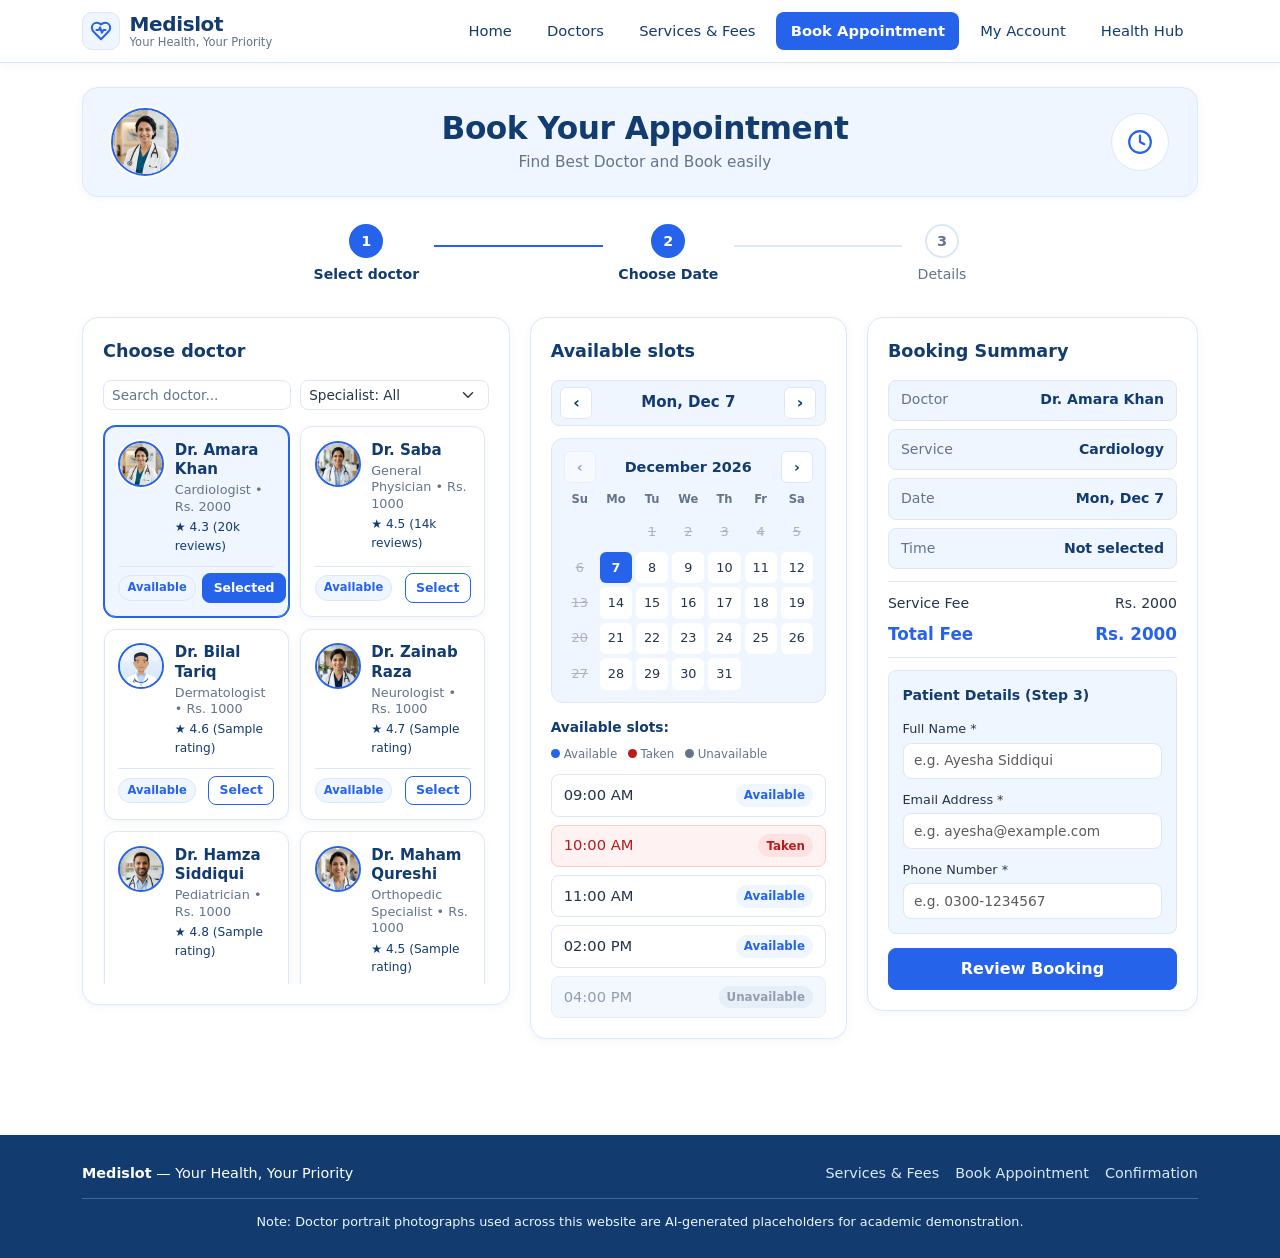
==== pages/book-appointment.html @ 436595fa "Add Member 3 pages and project assets" ====
<!DOCTYPE html>
<html lang="en">
<head>
  <meta charset="UTF-8">
  <meta name="viewport" content="width=device-width, initial-scale=1.0">
  <title>Medislot — Book Appointment</title>
  <link href="https://cdn.jsdelivr.net/npm/bootstrap@5.3.3/dist/css/bootstrap.min.css" rel="stylesheet" crossorigin="anonymous">
  <link rel="stylesheet" href="../css/shared.css">
  <link rel="stylesheet" href="../css/book-appointment.css">
</head>
<body>
  <a class="skip-link" href="#mainContent">Skip to main content</a>

  <header>
    <nav class="navbar navbar-expand-lg ms-navbar" aria-label="Primary Navigation">
      <div class="container">
        <a class="ms-brand" href="services-fees.html">
          <span class="ms-brand-icon" aria-hidden="true">
            <svg width="22" height="22" viewBox="0 0 24 24" fill="none" stroke="currentColor" stroke-width="2.2" stroke-linecap="round" stroke-linejoin="round">
              <path d="M19 14c1.49-1.46 3-3.21 3-5.5A5.5 5.5 0 0 0 16.5 3c-1.76 0-3 .5-4.5 2-1.5-1.5-2.74-2-4.5-2A5.5 5.5 0 0 0 2 8.5c0 2.3 1.5 4.05 3 5.5l7 7Z"/>
              <path d="M7 11h2.5l1.5-3 2 6 1.5-3H17"/>
            </svg>
          </span>
          <span class="ms-brand-text">
            <span class="ms-brand-name">Medislot</span>
            <span class="ms-brand-tagline">Your Health, Your Priority</span>
          </span>
        </a>

        <button class="navbar-toggler" type="button" data-bs-toggle="collapse" data-bs-target="#mainNav" aria-controls="mainNav" aria-expanded="false" aria-label="Toggle navigation">
          <span class="navbar-toggler-icon"></span>
        </button>

        <div class="collapse navbar-collapse justify-content-end" id="mainNav">
          <ul class="ms-nav-links navbar-nav ms-auto mt-3 mt-lg-0">
            <li class="nav-item"><a class="ms-nav-link" href="../index.html" data-member-module="Home">Home</a></li>
            <li class="nav-item"><a class="ms-nav-link" href="doctors.html" data-member-module="Doctors">Doctors</a></li>
            <li class="nav-item"><a class="ms-nav-link" href="services-fees.html">Services &amp; Fees</a></li>
            <li class="nav-item"><a class="ms-nav-link active" href="book-appointment.html" aria-current="page">Book Appointment</a></li>
            <li class="nav-item"><a class="ms-nav-link" href="confirmation.html">My Account</a></li>
            <li class="nav-item"><a class="ms-nav-link" href="health-hub.html" data-member-module="Health Hub">Health Hub</a></li>
          </ul>
        </div>
      </div>
    </nav>
  </header>

  <main id="mainContent" class="booking-page-section">
    <div class="container">
      <!-- Hero Banner matching prototype (Doctor photo left, Title center, Clock icon right) -->
      <section class="booking-hero" aria-label="Booking header">
        <img id="bookingHeroDoctorImg" class="doctor-photo-circle doctor-photo-circle--lg" src="../image/dr-amara-khan.jpg" alt="Portrait of Dr. Amara Khan, Cardiologist" width="68" height="68">
        <div class="booking-hero-center">
          <h1 class="booking-hero-title">Book Your Appointment</h1>
          <p class="booking-hero-subtitle">Find Best Doctor and Book easily</p>
        </div>
        <div class="hero-clock-circle" aria-hidden="true">
          <svg width="26" height="26" viewBox="0 0 24 24" fill="none" stroke="currentColor" stroke-width="2" stroke-linecap="round" stroke-linejoin="round">
            <circle cx="12" cy="12" r="10"/>
            <polyline points="12 6 12 12 16 14"/>
          </svg>
        </div>
      </section>

      <!-- 3-Step Horizontal Stepper -->
      <nav class="booking-stepper" aria-label="Appointment booking steps">
        <button type="button" class="step-item active" id="stepBtn1" data-step="1">
          <span class="step-circle">1</span>
          <span class="desktop-only-label">Select doctor</span>
          <span class="mobile-only-label">Doctor</span>
        </button>
        <div class="step-connector" id="stepConn1"></div>
        <button type="button" class="step-item" id="stepBtn2" data-step="2">
          <span class="step-circle">2</span>
          <span class="desktop-only-label">Choose Date</span>
          <span class="mobile-only-label">Date</span>
        </button>
        <div class="step-connector" id="stepConn2"></div>
        <button type="button" class="step-item" id="stepBtn3" data-step="3">
          <span class="step-circle">3</span>
          <span>Details</span>
        </button>
      </nav>

      <!-- Main 3-Column Desktop Layout / Stacked Mobile Accordions -->
      <div class="booking-columns">
        <!-- Column 1: Choose Doctor -->
        <section class="booking-panel" id="panelDoctor" aria-labelledby="headingChooseDoctor">
          <button type="button" class="panel-header-btn" id="headingChooseDoctor" data-accordion-target="panelDoctor" aria-expanded="true">
            <span class="desktop-only-label">Choose doctor</span>
            <span class="mobile-only-label">Select Doctor</span>
            <span class="panel-chevron" aria-hidden="true">&#9662;</span>
          </button>

          <div class="panel-collapsible-body">
            <div class="doctor-filters">
              <div>
                <label for="doctorSearchInput" class="visually-hidden">Search doctor</label>
                <input type="search" id="doctorSearchInput" class="form-control form-control-sm" placeholder="Search doctor...">
              </div>
              <div>
                <label for="specialistFilter" class="visually-hidden">Specialist</label>
                <select id="specialistFilter" class="form-select form-select-sm" aria-label="Filter by specialist">
                  <option value="all">Specialist: All</option>
                  <option value="Cardiologist">Cardiologist</option>
                  <option value="General Physician">General Physician</option>
                  <option value="Dermatologist">Dermatologist</option>
                  <option value="Neurologist">Neurologist</option>
                  <option value="Pediatrician">Pediatrician</option>
                  <option value="Orthopedic Specialist">Orthopedic Specialist</option>
                  <option value="Dentist">Dentist</option>
                </select>
              </div>
            </div>

            <div id="doctorList" class="doctor-list" aria-live="polite"></div>
          </div>
        </section>

        <!-- Column 2: Available Slots (Desktop) / Separate Select Date & Select Time (Mobile) -->
        <section class="booking-panel" id="panelSlots" aria-labelledby="headingAvailableSlots">
          <div class="panel-header-btn panel-header-btn--desktop-only" id="headingAvailableSlots">
            <span>Available slots</span>
          </div>

          <div id="slotsPanelBody" aria-live="polite"></div>
        </section>

        <!-- Column 3: Booking Summary & Patient Details -->
        <aside class="booking-panel booking-panel--summary" id="panelSummary" aria-labelledby="headingBookingSummary">
          <button type="button" class="panel-header-btn" id="headingBookingSummary" data-accordion-target="panelSummary" aria-expanded="true">
            <span>Booking Summary</span>
            <span class="panel-chevron" aria-hidden="true">&#9662;</span>
          </button>

          <div class="panel-collapsible-body">
            <div id="summaryDisplay">
              <div class="summary-row">
                <span class="summary-label">Doctor</span>
                <span class="summary-value" id="summaryDoctor">Not selected</span>
              </div>
              <div class="summary-row">
                <span class="summary-label">Service</span>
                <span class="summary-value" id="summaryService">Not selected</span>
              </div>
              <div class="summary-row">
                <span class="summary-label">Date</span>
                <span class="summary-value" id="summaryDate">Not selected</span>
              </div>
              <div class="summary-row">
                <span class="summary-label">Time</span>
                <span class="summary-value" id="summaryTime">Not selected</span>
              </div>
            </div>

            <div class="summary-fee-box" aria-live="polite">
              <div class="summary-fee-line">
                <span>Service Fee</span>
                <span id="feeService">Rs. 0</span>
              </div>
              <div class="summary-fee-total">
                <span>Total Fee</span>
                <span id="feeTotal">Rs. 0</span>
              </div>
            </div>

            <!-- Interactive Flow Container: Patient Details Form / Invalid State / Review / Success / Failed -->
            <div id="bookingFlowContainer" aria-live="polite"></div>
          </div>
        </aside>
      </div>
    </div>
  </main>

  <footer class="ms-footer">
    <div class="container">
      <div class="d-flex flex-column flex-md-row justify-content-between align-items-center gap-2">
        <div>
          <strong>Medislot</strong> &mdash; Your Health, Your Priority
        </div>
        <div class="d-flex flex-wrap gap-3">
          <a href="services-fees.html">Services &amp; Fees</a>
          <a href="book-appointment.html">Book Appointment</a>
          <a href="confirmation.html">Confirmation</a>
        </div>
      </div>
      <div class="ms-footer-disclosure">
        Note: Doctor portrait photographs used across this website are AI-generated placeholders for academic demonstration.
      </div>
    </div>
  </footer>

  <script src="https://cdn.jsdelivr.net/npm/bootstrap@5.3.3/dist/js/bootstrap.bundle.min.js" crossorigin="anonymous"></script>
  <script src="../js/medislot-data.js"></script>
  <script src="../js/medislot-state.js"></script>
  <script src="../js/book-appointment.js"></script>
</body>
</html>
---- css/shared.css ----
/* =========================================================
   Medislot — Shared Design System (Premium Blue & White)
   Tagline: Your Health, Your Priority
   ========================================================= */

:root {
  --ms-navy: #123b70;
  --ms-primary: #2563eb;
  --ms-primary-hover: #1d4ed8;
  --ms-primary-dark: #123b70;
  --ms-primary-light: #eff6ff;
  --ms-accent: #2563eb;
  --ms-bg: #ffffff;
  --ms-surface: #ffffff;
  --ms-surface-alt: #eff6ff;
  --ms-text: #243449;
  --ms-muted: #64748b;
  --ms-border: #dce8f5;
  --ms-border-strong: #64748b;
  --ms-success: #15803d;
  --ms-success-bg: #dcfce7;
  --ms-danger: #b91c1c;
  --ms-danger-bg: #fee2e2;
  --ms-radius-sm: 8px;
  --ms-radius-md: 12px;
  --ms-radius-lg: 16px;
  --ms-shadow-sm: 0 2px 10px rgba(18, 59, 112, 0.05);
  --ms-shadow-md: 0 8px 24px rgba(18, 59, 112, 0.08);
  --ms-transition: 0.2s ease;
}

*,
*::before,
*::after {
  box-sizing: border-box;
}

html {
  scroll-behavior: smooth;
}

body {
  margin: 0;
  font-family: "Inter", "Segoe UI", system-ui, -apple-system, BlinkMacSystemFont, Roboto, Arial, sans-serif;
  background-color: var(--ms-bg);
  color: var(--ms-text);
  line-height: 1.55;
  min-height: 100vh;
  display: flex;
  flex-direction: column;
}

main {
  flex: 1 0 auto;
}

/* Accessibility Focus */
:focus-visible {
  outline: 3px solid var(--ms-primary);
  outline-offset: 2px;
}

.skip-link {
  position: absolute;
  left: -9999px;
  top: 0;
  background: var(--ms-navy);
  color: #ffffff;
  padding: 0.5rem 1rem;
  z-index: 2000;
  font-weight: 600;
  border-radius: 0 0 var(--ms-radius-sm) 0;
}

.skip-link:focus {
  left: 0;
}

/* Shared Navbar */
.ms-navbar {
  background-color: var(--ms-surface);
  border-bottom: 1px solid var(--ms-border);
  box-shadow: var(--ms-shadow-sm);
  padding: 0.75rem 0;
  position: sticky;
  top: 0;
  z-index: 1030;
}

.ms-navbar .navbar-toggler {
  border: 1.5px solid var(--ms-border);
  border-radius: var(--ms-radius-sm);
  padding: 0.35rem 0.6rem;
}

.ms-navbar .navbar-toggler:focus {
  box-shadow: 0 0 0 3px rgba(37, 99, 235, 0.22);
}

.ms-navbar .navbar-toggler-icon {
  background-image: url("data:image/svg+xml,%3csvg xmlns='http://www.w3.org/2000/svg' viewBox='0 0 30 30'%3e%3cpath stroke='%23123B70' stroke-linecap='round' stroke-miterlimit='10' stroke-width='2.2' d='M4 7h22M4 15h22M4 23h22'/%3e%3c/svg%3e");
}

.ms-brand {
  display: inline-flex;
  align-items: center;
  gap: 0.6rem;
  text-decoration: none;
  color: var(--ms-navy);
}

.ms-brand-icon {
  width: 38px;
  height: 38px;
  display: inline-flex;
  align-items: center;
  justify-content: center;
  border-radius: 10px;
  background-color: var(--ms-primary-light);
  border: 1px solid var(--ms-border);
  color: var(--ms-primary);
  flex-shrink: 0;
}

.ms-brand-text {
  display: flex;
  flex-direction: column;
  line-height: 1.15;
}

.ms-brand-name {
  font-size: 1.25rem;
  font-weight: 700;
  letter-spacing: -0.02em;
  color: var(--ms-navy);
}

.ms-brand-tagline {
  font-size: 0.72rem;
  color: var(--ms-muted);
  font-weight: 500;
}

.ms-nav-links {
  display: flex;
  align-items: center;
  gap: 0.4rem;
  list-style: none;
  margin: 0;
  padding: 0;
}

.ms-nav-link {
  display: inline-block;
  padding: 0.48rem 0.9rem;
  border-radius: var(--ms-radius-sm);
  color: var(--ms-navy);
  text-decoration: none;
  font-weight: 500;
  font-size: 0.92rem;
  transition: background-color var(--ms-transition), color var(--ms-transition);
}

.ms-nav-link:hover {
  background-color: var(--ms-primary-light);
  color: var(--ms-primary);
}

.ms-nav-link.active {
  background-color: var(--ms-primary);
  color: #ffffff;
  font-weight: 600;
}

@media (max-width: 991.98px) {
  .ms-nav-links {
    align-items: stretch;
    gap: 0.25rem;
    padding-top: 0.5rem;
    border-top: 1px solid var(--ms-border);
  }

  .ms-nav-link {
    width: 100%;
    padding: 0.55rem 0.85rem;
  }
}

/* Doctor Avatar Circles */
.doctor-empty-circle {
  border-radius: 50%;
  border: 2px solid var(--ms-primary);
  background-color: var(--ms-primary-light);
  flex-shrink: 0;
  display: inline-block;
  box-shadow: inset 0 0 0 3px #ffffff;
}

.doctor-empty-circle--lg,
.doctor-photo-circle--lg {
  width: 68px;
  height: 68px;
}

.doctor-empty-circle--md,
.doctor-photo-circle--md {
  width: 52px;
  height: 52px;
}

.doctor-empty-circle--sm,
.doctor-photo-circle--sm {
  width: 46px;
  height: 46px;
}

.doctor-empty-circle--unavailable {
  border-color: var(--ms-border-strong);
  background-color: var(--ms-border);
}

.doctor-photo-circle {
  border-radius: 50%;
  border: 2px solid var(--ms-primary);
  background-color: var(--ms-primary-light);
  flex-shrink: 0;
  display: inline-block;
  object-fit: cover;
  object-position: top center;
  box-shadow: 0 0 0 2px #ffffff;
}

.doctor-photo-circle--unavailable {
  border-color: var(--ms-border-strong);
  filter: grayscale(85%);
  opacity: 0.72;
}

/* Buttons */
.btn-ms-primary {
  background-color: var(--ms-primary);
  border: 1.5px solid var(--ms-primary);
  color: #ffffff;
  font-weight: 600;
  border-radius: var(--ms-radius-sm);
  padding: 0.55rem 1.2rem;
  transition: background-color var(--ms-transition), border-color var(--ms-transition);
}

.btn-ms-primary:hover {
  background-color: var(--ms-primary-hover);
  border-color: var(--ms-primary-hover);
  color: #ffffff;
}

.btn-ms-primary:focus-visible,
.btn-ms-primary:active {
  background-color: var(--ms-primary-hover);
  border-color: var(--ms-primary-hover);
  color: #ffffff;
  box-shadow: 0 0 0 3px rgba(37, 99, 235, 0.28);
}

.btn-ms-primary:disabled {
  background-color: var(--ms-muted);
  border-color: var(--ms-muted);
  color: #ffffff;
  opacity: 0.65;
}

.btn-ms-outline {
  background-color: #ffffff;
  border: 1.5px solid var(--ms-primary);
  color: var(--ms-primary);
  font-weight: 600;
  border-radius: var(--ms-radius-sm);
  padding: 0.55rem 1.2rem;
  transition: background-color var(--ms-transition), color var(--ms-transition), border-color var(--ms-transition);
}

.btn-ms-outline:hover {
  background-color: var(--ms-primary-light);
  border-color: var(--ms-primary-hover);
  color: var(--ms-primary-hover);
}

.btn-ms-outline:focus-visible,
.btn-ms-outline:active {
  background-color: var(--ms-primary-light);
  border-color: var(--ms-primary-hover);
  color: var(--ms-primary-hover);
  box-shadow: 0 0 0 3px rgba(37, 99, 235, 0.22);
}

/* Shared Footer */
.ms-footer {
  background-color: var(--ms-navy);
  color: #ffffff;
  padding: 1.65rem 0;
  margin-top: 3rem;
  font-size: 0.9rem;
}

.ms-footer a {
  color: var(--ms-border);
  text-decoration: none;
  font-weight: 500;
}

.ms-footer a:hover {
  color: #ffffff;
  text-decoration: underline;
}

.ms-footer-disclosure {
  margin-top: 0.85rem;
  padding-top: 0.85rem;
  border-top: 1px solid rgba(220, 232, 245, 0.25);
  font-size: 0.8rem;
  color: var(--ms-primary-light);
  text-align: center;
}

/* Toast / Notice Banner */
.ms-toast-notice {
  position: fixed;
  bottom: 1.25rem;
  right: 1.25rem;
  max-width: 360px;
  background-color: var(--ms-navy);
  color: #ffffff;
  padding: 0.85rem 1.1rem;
  border-radius: var(--ms-radius-md);
  box-shadow: var(--ms-shadow-md);
  z-index: 2050;
  font-size: 0.9rem;
  border-left: 4px solid var(--ms-primary);
}

/* Print support */
@media print {
  .ms-navbar,
  .ms-footer,
  .no-print {
    display: none !important;
  }

  body {
    background-color: #ffffff !important;
  }
}
---- css/book-appointment.css ----
/* =========================================================
   Medislot — Book Appointment Page Styles
   Preserves exact Desktop 3-column & Mobile stacked layouts.
   Premium Blue & White Healthcare Visual Identity.
   ========================================================= */

.booking-page-section {
  padding: 1.5rem 0 3rem;
}

/* Hero Banner */
.booking-hero {
  background-color: var(--ms-primary-light);
  border: 1.5px solid var(--ms-border);
  border-radius: var(--ms-radius-lg);
  padding: 1.25rem 1.75rem;
  box-shadow: var(--ms-shadow-sm);
  display: flex;
  align-items: center;
  justify-content: space-between;
  gap: 1.25rem;
  margin-bottom: 1.5rem;
}

.booking-hero-center {
  text-align: center;
  flex: 1 1 auto;
}

.booking-hero-title {
  font-size: clamp(1.45rem, 2.5vw, 1.95rem);
  font-weight: 700;
  color: var(--ms-navy);
  margin-bottom: 0.2rem;
  letter-spacing: -0.015em;
}

.booking-hero-subtitle {
  font-size: 0.96rem;
  color: var(--ms-muted);
  margin: 0;
}

.hero-clock-circle {
  width: 58px;
  height: 58px;
  border-radius: 50%;
  border: 1.5px solid var(--ms-border);
  background-color: var(--ms-surface);
  color: var(--ms-primary);
  display: flex;
  align-items: center;
  justify-content: center;
  flex-shrink: 0;
}

/* 3-Step Horizontal Progress Stepper */
.booking-stepper {
  display: flex;
  align-items: center;
  justify-content: center;
  max-width: 680px;
  margin: 0 auto 1.75rem;
  padding: 0 0.5rem;
}

.step-item {
  display: flex;
  flex-direction: column;
  align-items: center;
  gap: 0.35rem;
  background: transparent;
  border: none;
  padding: 0.2rem 0.35rem;
  border-radius: var(--ms-radius-sm);
  color: var(--ms-muted);
  font-weight: 500;
  font-size: 0.88rem;
  cursor: pointer;
}

.step-circle {
  width: 34px;
  height: 34px;
  border-radius: 50%;
  border: 2px solid var(--ms-border);
  background-color: var(--ms-surface);
  color: var(--ms-muted);
  display: inline-flex;
  align-items: center;
  justify-content: center;
  font-weight: 600;
  font-size: 0.9rem;
  transition: all var(--ms-transition);
}

.step-item.active .step-circle,
.step-item.completed .step-circle {
  background-color: var(--ms-primary);
  border-color: var(--ms-primary);
  color: #ffffff;
}

.step-item.active,
.step-item.completed {
  color: var(--ms-navy);
  font-weight: 600;
}

.step-connector {
  flex: 1 1 auto;
  height: 2px;
  background-color: var(--ms-border);
  margin: -1.15rem 0.6rem 0;
  min-width: 32px;
}

.step-connector.completed {
  background-color: var(--ms-primary);
}

/* Desktop 3-Column Grid */
.booking-columns {
  display: grid;
  grid-template-columns: 1.24fr 0.92fr 0.96fr;
  gap: 1.25rem;
  align-items: start;
}

.booking-panel {
  background-color: var(--ms-surface);
  border: 1.5px solid var(--ms-border);
  border-radius: var(--ms-radius-lg);
  padding: 1.25rem;
  box-shadow: var(--ms-shadow-sm);
}

.booking-panel--summary {
  background-color: var(--ms-surface);
  border-color: var(--ms-border);
  color: var(--ms-text);
}

.panel-header-btn {
  width: 100%;
  display: flex;
  align-items: center;
  justify-content: space-between;
  background: transparent;
  border: none;
  padding: 0;
  margin-bottom: 0.9rem;
  color: var(--ms-navy);
  text-align: left;
  font-size: 1.1rem;
  font-weight: 600;
}

.panel-chevron {
  display: none;
  transition: transform var(--ms-transition);
}

.mobile-only-label {
  display: none;
}

.mobile-subpanel-btn {
  display: none;
}

/* Column 1: Choose Doctor */
.doctor-filters {
  display: grid;
  grid-template-columns: 1fr 1fr;
  gap: 0.55rem;
  margin-bottom: 0.9rem;
}

.doctor-filters .form-control,
.doctor-filters .form-select {
  border: 1.5px solid var(--ms-border);
  border-radius: var(--ms-radius-sm);
  color: var(--ms-text);
  background-color: var(--ms-surface);
  font-size: 0.85rem;
}

.doctor-filters .form-control::placeholder {
  color: var(--ms-muted);
}

.doctor-filters .form-control:focus,
.doctor-filters .form-select:focus {
  border-color: var(--ms-primary);
  box-shadow: 0 0 0 3px rgba(37, 99, 235, 0.16);
}

.doctor-list {
  display: grid;
  grid-template-columns: repeat(auto-fill, minmax(175px, 1fr));
  gap: 0.7rem;
  max-height: 560px;
  overflow-y: auto;
  padding: 0.1rem 0.2rem 0.15rem 0.05rem;
}

.doctor-card {
  border: 1.5px solid var(--ms-border);
  border-radius: var(--ms-radius-md);
  padding: 0.85rem;
  background-color: var(--ms-surface);
  box-shadow: var(--ms-shadow-sm);
  display: flex;
  flex-direction: column;
  justify-content: space-between;
  gap: 0.65rem;
  height: 100%;
  transition: border-color var(--ms-transition), background-color var(--ms-transition), box-shadow var(--ms-transition);
}

.doctor-card:hover {
  border-color: var(--ms-primary);
  box-shadow: var(--ms-shadow-md);
}

.doctor-card.selected {
  border-color: var(--ms-primary);
  background-color: var(--ms-primary-light);
  box-shadow: 0 0 0 1px var(--ms-primary);
}

.doctor-card.unavailable {
  border-style: dashed;
  border-color: var(--ms-border-strong);
  opacity: 0.85;
}

.doctor-card-top {
  display: flex;
  align-items: flex-start;
  gap: 0.65rem;
}

.doctor-info {
  flex: 1 1 auto;
  min-width: 0;
}

.doctor-name {
  font-size: 0.94rem;
  font-weight: 600;
  color: var(--ms-navy);
  margin: 0;
  line-height: 1.3;
}

.doctor-specialty {
  font-size: 0.8rem;
  color: var(--ms-muted);
  margin: 0.15rem 0;
  line-height: 1.3;
}

.doctor-rating {
  font-size: 0.76rem;
  color: var(--ms-navy);
  font-weight: 500;
}

.doctor-card-bottom {
  display: flex;
  align-items: center;
  justify-content: space-between;
  gap: 0.4rem;
  padding-top: 0.4rem;
  border-top: 1px solid var(--ms-border);
}

.doctor-status-badge {
  font-size: 0.72rem;
  font-weight: 600;
  padding: 0.18rem 0.5rem;
  border-radius: 999px;
}

.doctor-status-badge--available {
  background-color: var(--ms-primary-light);
  color: var(--ms-primary);
  border: 1px solid var(--ms-border);
}

.doctor-status-badge--unavailable {
  background-color: var(--ms-danger-bg);
  color: var(--ms-danger);
}

.doctor-card .btn-sm {
  padding: 0.28rem 0.65rem;
  font-size: 0.78rem;
}

/* Column 2: Available Slots & Calendar */
.date-nav-bar {
  display: flex;
  align-items: center;
  justify-content: space-between;
  gap: 0.45rem;
  border: 1.5px solid var(--ms-border);
  border-radius: var(--ms-radius-sm);
  padding: 0.4rem 0.55rem;
  background-color: var(--ms-primary-light);
  margin-bottom: 0.75rem;
}

.date-nav-arrow {
  background-color: var(--ms-surface);
  border: 1px solid var(--ms-border);
  color: var(--ms-navy);
  width: 32px;
  height: 32px;
  border-radius: 6px;
  font-weight: 600;
  display: inline-flex;
  align-items: center;
  justify-content: center;
  cursor: pointer;
  transition: background-color var(--ms-transition), border-color var(--ms-transition);
}

.date-nav-arrow:hover:not(:disabled) {
  background-color: var(--ms-surface);
  border-color: var(--ms-primary);
  color: var(--ms-primary);
}

.date-nav-arrow:disabled {
  opacity: 0.45;
  cursor: not-allowed;
}

.date-current-btn {
  background: transparent;
  border: none;
  font-weight: 600;
  font-size: 0.94rem;
  color: var(--ms-navy);
  cursor: pointer;
  padding: 0.2rem 0.5rem;
  border-radius: 6px;
}

.date-current-btn:hover {
  background-color: var(--ms-surface);
  color: var(--ms-primary);
}

/* Mini Month Calendar */
.calendar-box {
  border: 1px solid var(--ms-border);
  border-radius: var(--ms-radius-md);
  padding: 0.75rem;
  background-color: var(--ms-primary-light);
  margin-bottom: 0.9rem;
}

.calendar-header {
  display: flex;
  align-items: center;
  justify-content: space-between;
  margin-bottom: 0.5rem;
  font-weight: 600;
  font-size: 0.9rem;
  color: var(--ms-navy);
}

.calendar-grid {
  display: grid;
  grid-template-columns: repeat(7, 1fr);
  gap: 0.25rem;
  text-align: center;
}

.calendar-weekday {
  font-size: 0.72rem;
  font-weight: 600;
  color: var(--ms-muted);
  padding-bottom: 0.2rem;
}

.calendar-day {
  border: 1px solid transparent;
  background-color: var(--ms-surface);
  border-radius: 6px;
  font-size: 0.8rem;
  font-weight: 500;
  padding: 0.3rem 0;
  color: var(--ms-text);
  cursor: pointer;
}

.calendar-day:hover:not(:disabled) {
  border-color: var(--ms-primary);
  background-color: var(--ms-surface);
  color: var(--ms-primary);
}

.calendar-day.selected {
  background-color: var(--ms-primary);
  color: #ffffff;
  font-weight: 600;
}

.calendar-day:disabled {
  background-color: transparent;
  color: var(--ms-muted);
  opacity: 0.5;
  cursor: not-allowed;
  text-decoration: line-through;
}

.calendar-day--empty {
  visibility: hidden;
}

.slots-subheading {
  font-size: 0.86rem;
  font-weight: 600;
  color: var(--ms-navy);
  margin-bottom: 0.45rem;
}

.slot-legend {
  display: flex;
  flex-wrap: wrap;
  gap: 0.65rem;
  font-size: 0.74rem;
  color: var(--ms-muted);
  margin-bottom: 0.65rem;
}

.slot-dot {
  display: inline-block;
  width: 9px;
  height: 9px;
  border-radius: 50%;
  margin-right: 0.25rem;
}

.slot-dot--available { background-color: var(--ms-primary); }
.slot-dot--taken { background-color: var(--ms-danger); }
.slot-dot--unavailable { background-color: var(--ms-muted); }

.slots-list {
  display: grid;
  grid-template-columns: 1fr;
  gap: 0.5rem;
}

.slot-btn {
  width: 100%;
  border: 1.5px solid var(--ms-border);
  background-color: var(--ms-surface);
  border-radius: var(--ms-radius-sm);
  padding: 0.55rem 0.75rem;
  font-weight: 500;
  font-size: 0.92rem;
  color: var(--ms-text);
  display: flex;
  align-items: center;
  justify-content: space-between;
  cursor: pointer;
  transition: all var(--ms-transition);
}

.slot-btn:hover:not(.slot-btn--unavailable) {
  border-color: var(--ms-primary);
  background-color: var(--ms-primary-light);
}

.slot-btn.selected {
  background-color: var(--ms-primary);
  border-color: var(--ms-primary);
  color: #ffffff;
  font-weight: 600;
}

.slot-btn--taken {
  background-color: #fef2f2;
  border-color: #fecaca;
  color: var(--ms-danger);
}

.slot-btn--unavailable {
  background-color: var(--ms-primary-light);
  border-color: var(--ms-border);
  color: var(--ms-muted);
  opacity: 0.7;
  cursor: not-allowed;
}

.slot-tag {
  font-size: 0.74rem;
  font-weight: 600;
  padding: 0.14rem 0.5rem;
  border-radius: 999px;
}

.slot-tag--available {
  background-color: var(--ms-primary-light);
  color: var(--ms-primary);
}

.slot-btn.selected .slot-tag--available {
  background-color: rgba(255, 255, 255, 0.22);
  color: #ffffff;
}

.slot-tag--taken {
  background-color: var(--ms-danger-bg);
  color: var(--ms-danger);
}

.slot-tag--unavailable {
  background-color: var(--ms-border);
  color: var(--ms-muted);
}

/* Column 3: Booking Summary (White card with light-blue sections) */
.summary-row {
  background-color: var(--ms-primary-light);
  border: 1px solid var(--ms-border);
  border-radius: var(--ms-radius-sm);
  padding: 0.55rem 0.75rem;
  margin-bottom: 0.5rem;
  display: flex;
  justify-content: space-between;
  align-items: center;
  gap: 0.5rem;
  font-size: 0.88rem;
}

.summary-label {
  color: var(--ms-muted);
  font-weight: 500;
}

.summary-value {
  color: var(--ms-navy);
  font-weight: 600;
  text-align: right;
}

.summary-fee-box {
  border-top: 1px solid var(--ms-border);
  border-bottom: 1px solid var(--ms-border);
  padding: 0.65rem 0;
  margin: 0.75rem 0;
  font-size: 0.88rem;
}

.summary-fee-line {
  display: flex;
  justify-content: space-between;
  margin-bottom: 0.3rem;
  color: var(--ms-text);
}

.summary-fee-total {
  display: flex;
  justify-content: space-between;
  font-size: 1.05rem;
  font-weight: 700;
  color: var(--ms-primary);
  margin-top: 0.4rem;
}

/* Step 3 Patient Details Form inside Column 3 */
.patient-details-fieldset {
  border: 1px solid var(--ms-border);
  border-radius: var(--ms-radius-sm);
  padding: 0.85rem;
  margin-bottom: 0.9rem;
  background-color: var(--ms-primary-light);
}

.patient-details-title {
  font-size: 0.88rem;
  font-weight: 600;
  color: var(--ms-navy);
  margin-bottom: 0.6rem;
}

.patient-details-fieldset .form-label {
  font-size: 0.8rem;
  color: var(--ms-text);
  margin-bottom: 0.22rem;
  font-weight: 500;
}

.patient-details-fieldset .form-control,
.patient-details-fieldset .form-select {
  font-size: 0.86rem;
  padding: 0.42rem 0.65rem;
  border: 1.5px solid var(--ms-border);
  border-radius: var(--ms-radius-sm);
  background-color: var(--ms-surface);
  color: var(--ms-text);
}

.patient-details-fieldset .form-control:focus {
  border-color: var(--ms-primary);
  box-shadow: 0 0 0 3px rgba(37, 99, 235, 0.16);
}

.field-error-text {
  font-size: 0.76rem;
  color: var(--ms-danger);
  margin-top: 0.22rem;
  font-weight: 600;
}

/* Vertical Prototype State Screens */
.state-card {
  border: 1.5px solid var(--ms-border);
  border-radius: var(--ms-radius-md);
  padding: 1.65rem 1.25rem;
  text-align: center;
  background-color: var(--ms-surface);
  color: var(--ms-text);
  box-shadow: var(--ms-shadow-sm);
}

.state-icon-circle {
  width: 60px;
  height: 60px;
  border-radius: 50%;
  margin: 0 auto 0.9rem;
  display: flex;
  align-items: center;
  justify-content: center;
  font-size: 1.65rem;
  font-weight: 700;
}

.state-icon-circle--warning {
  background-color: var(--ms-primary-light);
  color: var(--ms-navy);
  border: 2px solid var(--ms-primary);
}

.state-icon-circle--danger {
  background-color: var(--ms-danger-bg);
  color: var(--ms-danger);
  border: 2px solid #ef4444;
}

.state-icon-circle--success {
  background-color: var(--ms-success-bg);
  color: var(--ms-success);
  border: 2px solid #22c55e;
}

.state-title {
  font-size: 1.1rem;
  font-weight: 600;
  color: var(--ms-navy);
  margin-bottom: 0.35rem;
}

.state-subtitle {
  font-size: 0.9rem;
  color: var(--ms-muted);
  margin-bottom: 1rem;
}

.invalid-sample-box {
  display: inline-block;
  border: 1.5px solid #ef4444;
  background-color: #fef2f2;
  color: var(--ms-danger);
  padding: 0.35rem 0.75rem;
  border-radius: 6px;
  font-weight: 600;
  margin-bottom: 0.35rem;
}

/* Review Booking Panel */
.review-card {
  background-color: var(--ms-primary-light);
  border: 1px solid var(--ms-border);
  color: var(--ms-text);
  border-radius: var(--ms-radius-md);
  padding: 1rem;
  margin-bottom: 0.85rem;
}

.review-card h3 {
  color: var(--ms-navy);
}

.review-card-row {
  display: flex;
  justify-content: space-between;
  gap: 0.5rem;
  font-size: 0.85rem;
  padding: 0.3rem 0;
  border-bottom: 1px solid var(--ms-border);
}

.review-card-row span {
  color: var(--ms-muted);
}

.review-card-row strong {
  color: var(--ms-navy);
  text-align: right;
}

.review-card-row:last-child {
  border-bottom: none;
}

/* Mobile Stacked Accordion Layout matching Mobile Prototype */
@media (max-width: 991.98px) {
  .booking-columns {
    grid-template-columns: 1fr 1fr;
  }

  .booking-panel--summary {
    grid-column: 1 / -1;
  }
}

@media (max-width: 767.98px) {
  .booking-hero {
    padding: 1rem;
  }

  .booking-hero .doctor-empty-circle--lg,
  .booking-hero .doctor-photo-circle--lg,
  .booking-hero .hero-clock-circle {
    display: none;
  }

  .booking-columns {
    grid-template-columns: 1fr;
    gap: 0.85rem;
  }

  .doctor-list {
    grid-template-columns: 1fr;
    max-height: 440px;
  }

  .panel-chevron {
    display: inline-block;
  }

  .desktop-only-label,
  .panel-header-btn--desktop-only {
    display: none;
  }

  .mobile-only-label {
    display: inline;
  }

  /* Separate Select Date & Select Time collapsible boxes on mobile */
  #panelSlots {
    background-color: transparent;
    border: none;
    padding: 0;
    box-shadow: none;
  }

  .mobile-subpanel {
    background-color: var(--ms-surface);
    border: 1.5px solid var(--ms-border);
    border-radius: var(--ms-radius-lg);
    padding: 1rem 1.1rem;
    box-shadow: var(--ms-shadow-sm);
    margin-bottom: 0.85rem;
  }

  .mobile-subpanel:last-child {
    margin-bottom: 0;
  }

  .mobile-subpanel-btn {
    width: 100%;
    display: flex;
    align-items: center;
    justify-content: space-between;
    background: transparent;
    border: none;
    padding: 0;
    margin-bottom: 0.75rem;
    font-size: 1.05rem;
    font-weight: 600;
    color: var(--ms-navy);
  }

  .mobile-subpanel.is-collapsed .mobile-subpanel-btn {
    margin-bottom: 0;
  }

  .mobile-subpanel.is-collapsed .mobile-subpanel-body {
    display: none;
  }

  .mobile-subpanel.is-collapsed .panel-chevron {
    transform: rotate(-90deg);
  }

  .booking-panel.is-collapsed .panel-collapsible-body {
    display: none;
  }

  .booking-panel.is-collapsed .panel-header-btn {
    margin-bottom: 0;
  }

  .booking-panel.is-collapsed .panel-chevron {
    transform: rotate(-90deg);
  }

  .slots-list {
    grid-template-columns: repeat(2, 1fr);
  }
}
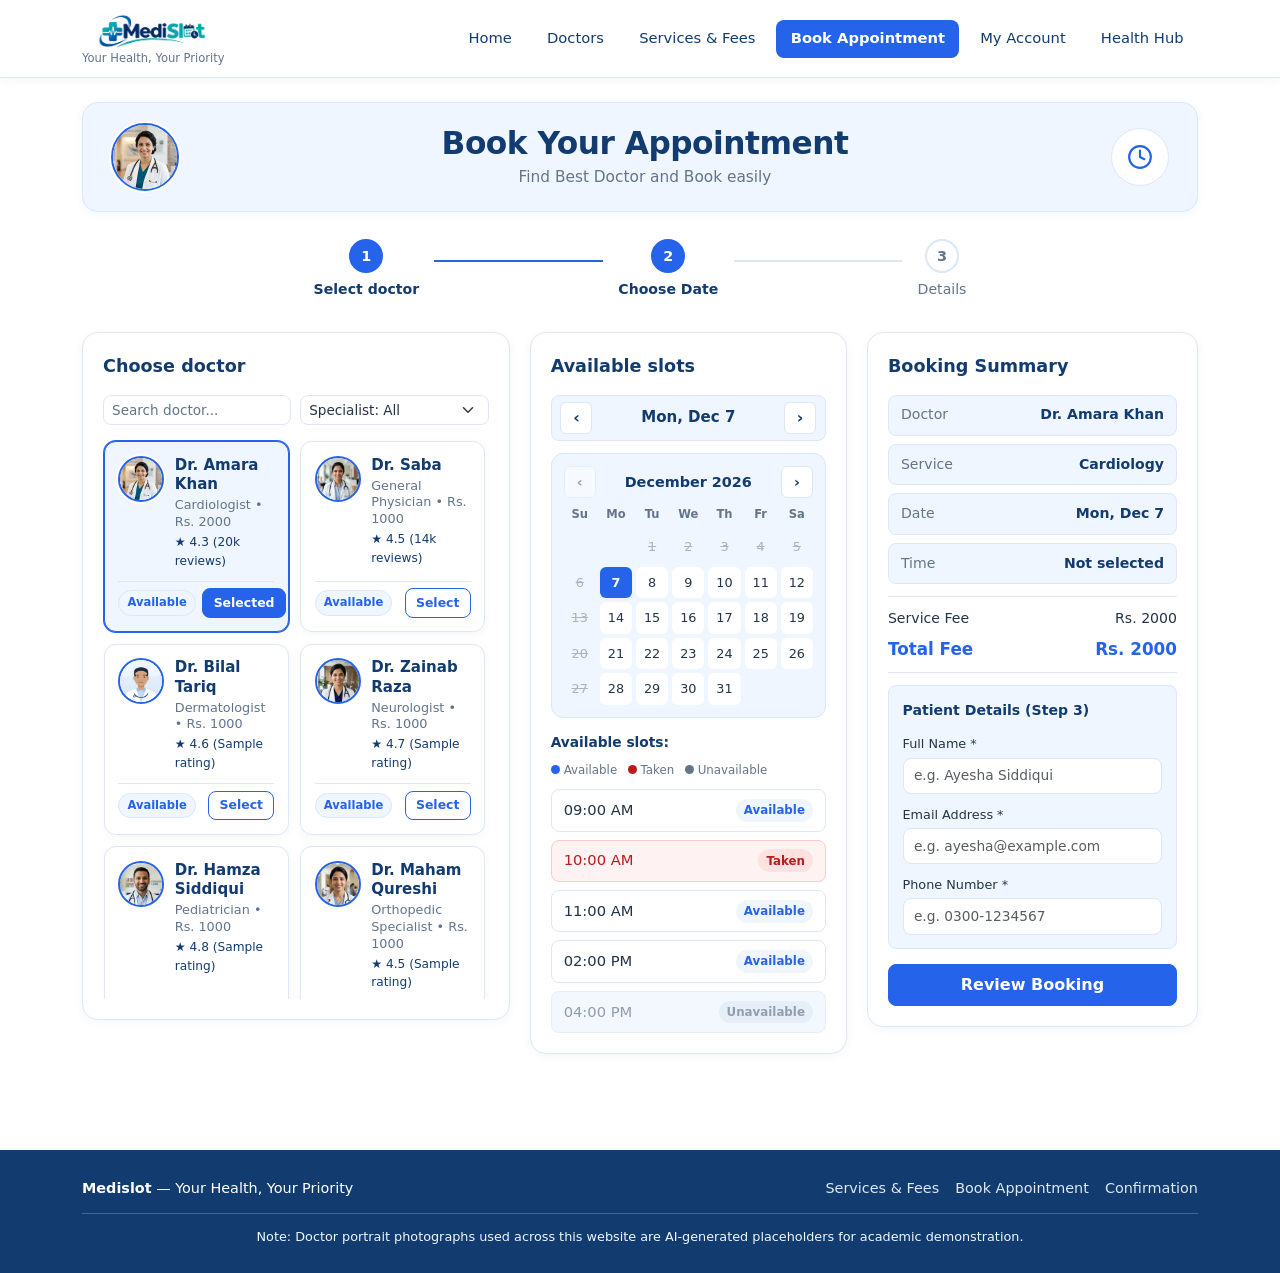
==== commit d80a0d3f: "Add Medislot branding and feedback photos" ====
--- a/pages/book-appointment.html
+++ b/pages/book-appointment.html
@@ -15,14 +15,8 @@
     <nav class="navbar navbar-expand-lg ms-navbar" aria-label="Primary Navigation">
       <div class="container">
         <a class="ms-brand" href="services-fees.html">
-          <span class="ms-brand-icon" aria-hidden="true">
-            <svg width="22" height="22" viewBox="0 0 24 24" fill="none" stroke="currentColor" stroke-width="2.2" stroke-linecap="round" stroke-linejoin="round">
-              <path d="M19 14c1.49-1.46 3-3.21 3-5.5A5.5 5.5 0 0 0 16.5 3c-1.76 0-3 .5-4.5 2-1.5-1.5-2.74-2-4.5-2A5.5 5.5 0 0 0 2 8.5c0 2.3 1.5 4.05 3 5.5l7 7Z"/>
-              <path d="M7 11h2.5l1.5-3 2 6 1.5-3H17"/>
-            </svg>
-          </span>
           <span class="ms-brand-text">
-            <span class="ms-brand-name">Medislot</span>
+            <img class="ms-brand-logo" src="../image/Medislot-logo.jpeg" alt="Medislot" width="110" height="40">
             <span class="ms-brand-tagline">Your Health, Your Priority</span>
           </span>
         </a>
--- a/css/shared.css
+++ b/css/shared.css
@@ -122,6 +122,14 @@
   flex-shrink: 0;
 }
 
+.ms-brand-logo {
+  height: 40px;
+  width: auto;
+  max-width: 100%;
+  display: block;
+  object-fit: contain;
+}
+
 .ms-brand-text {
   display: flex;
   flex-direction: column;
